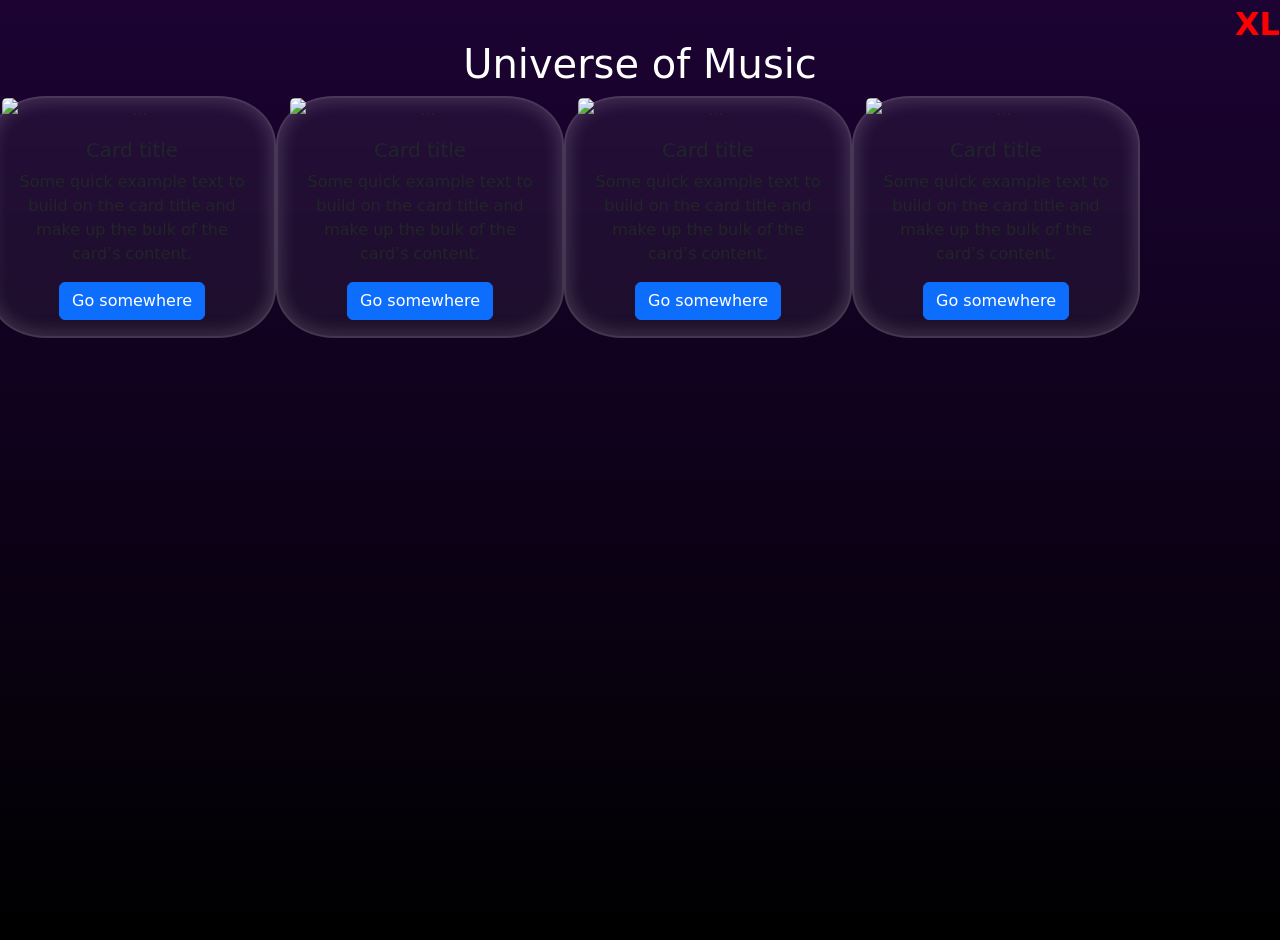
==== index.html @ 027c8d58 "Start" ====
<!DOCTYPE html>
<html lang="en">
<head>
  <meta charset="UTF-8">
  <meta name="viewport" content="width=device-width, initial-scale=1.0">
  <link
      href="https://cdn.jsdelivr.net/npm/bootstrap@5.0.2/dist/css/bootstrap.min.css"
      rel="stylesheet"
      integrity="sha384-EVSTQN3/azprG1Anm3QDgpJLIm9Nao0Yz1ztcQTwFspd3yD65VohhpuuCOmLASjC"
      crossorigin="anonymous"
    />
    <link rel="stylesheet" href="css/breakpoints.css">
    <link rel="stylesheet" href="css/style.css">
    <script
      src="https://cdn.jsdelivr.net/npm/bootstrap@5.0.2/dist/js/bootstrap.bundle.min.js"
      integrity="sha384-MrcW6ZMFYlzcLA8Nl+NtUVF0sA7MsXsP1UyJoMp4YLEuNSfAP+JcXn/tWtIaxVXM"
      crossorigin="anonymous"
    ></script>
  <title>Universe of Music</title>
</head>
<body>
  <header>
    <h1>Universe of Music</h1>
  </header>

  
<div class="row">
  <div class="card" style="width: 18rem;">
    <img src="..." class="card-img-top" alt="...">
    <div class="card-body">
      <h5 class="card-title">Card title</h5>
      <p class="card-text">Some quick example text to build on the card title and make up the bulk of the card’s content.</p>
      <a href="#" class="btn btn-primary">Go somewhere</a>
    </div>
  </div>

  <div class="card " style="width: 18rem;">
    <img src="..." class="card-img-top" alt="...">
    <div class="card-body">
      <h5 class="card-title">Card title</h5>
      <p class="card-text">Some quick example text to build on the card title and make up the bulk of the card’s content.</p>
      <a href="#" class="btn btn-primary">Go somewhere</a>
    </div>
  </div>

  <div class="card " style="width: 18rem;">
    <img src="..." class="card-img-top" alt="...">
    <div class="card-body">
      <h5 class="card-title">Card title</h5>
      <p class="card-text">Some quick example text to build on the card title and make up the bulk of the card’s content.</p>
      <a href="#" class="btn btn-primary">Go somewhere</a>
    </div>
  </div>

  <div class="card " style="width: 18rem;">
    <img src="..." class="card-img-top" alt="...">
    <div class="card-body">
      <h5 class="card-title">Card title</h5>
      <p class="card-text">Some quick example text to build on the card title and make up the bulk of the card’s content.</p>
      <a href="#" class="btn btn-primary">Go somewhere</a>
    </div>
  </div>
</div>


</body>
</html>
---- css/breakpoints.css ----
body {
  margin-top: 40px;/*  This margin just makes the text easier to read. You can remove it if you want since it can mess with your other styles. */
}

body::before {
  content: "XS";
  color: red;
  font-size: 2rem;
  font-weight: bold;
  position: fixed;
  top: 0;
  right: 0;
}

/* This box class is purely used for explaining how the bootstrap grid system works. */
.box {
  background-color: lightblue;
  border: 1px solid blue;
  min-height: 50px;
  font-size: 2rem;
}

@media (min-width: 576px) {
  body::before {
    content: "SM";
  }
}

@media (min-width: 768px) {
  body::before {
    content: "MD";
  }
}

@media (min-width: 992px) {
  body::before {
    content: "LG";
  }
}

@media (min-width: 1200px) {
  body::before {
    content: "XL";
  }
}

@media (min-width: 1400px) {
  body::before {
    content: "XXL";
  }
}
---- css/style.css ----
/* Egen custom CSS här */

body {

      background: linear-gradient(#1c0333, black);
      min-height: 100vh;
      color: white;
      text-align: center;
      /*background-image: url(/MISC/images/w13383-small.jpg)*/

}

.card {

      border-radius: 20%;

      background-color: rgba(249, 249, 249, 0.05);
      box-shadow:inset 0 0 5px rgba(255, 255, 255, 0.1);
      box-shadow:inset 0 0 20px rgba(255, 255, 255, 0.2);
      backdrop-filter: blur(2px);
      border: solid 2px rgba(255, 255, 255, 0.17)

}
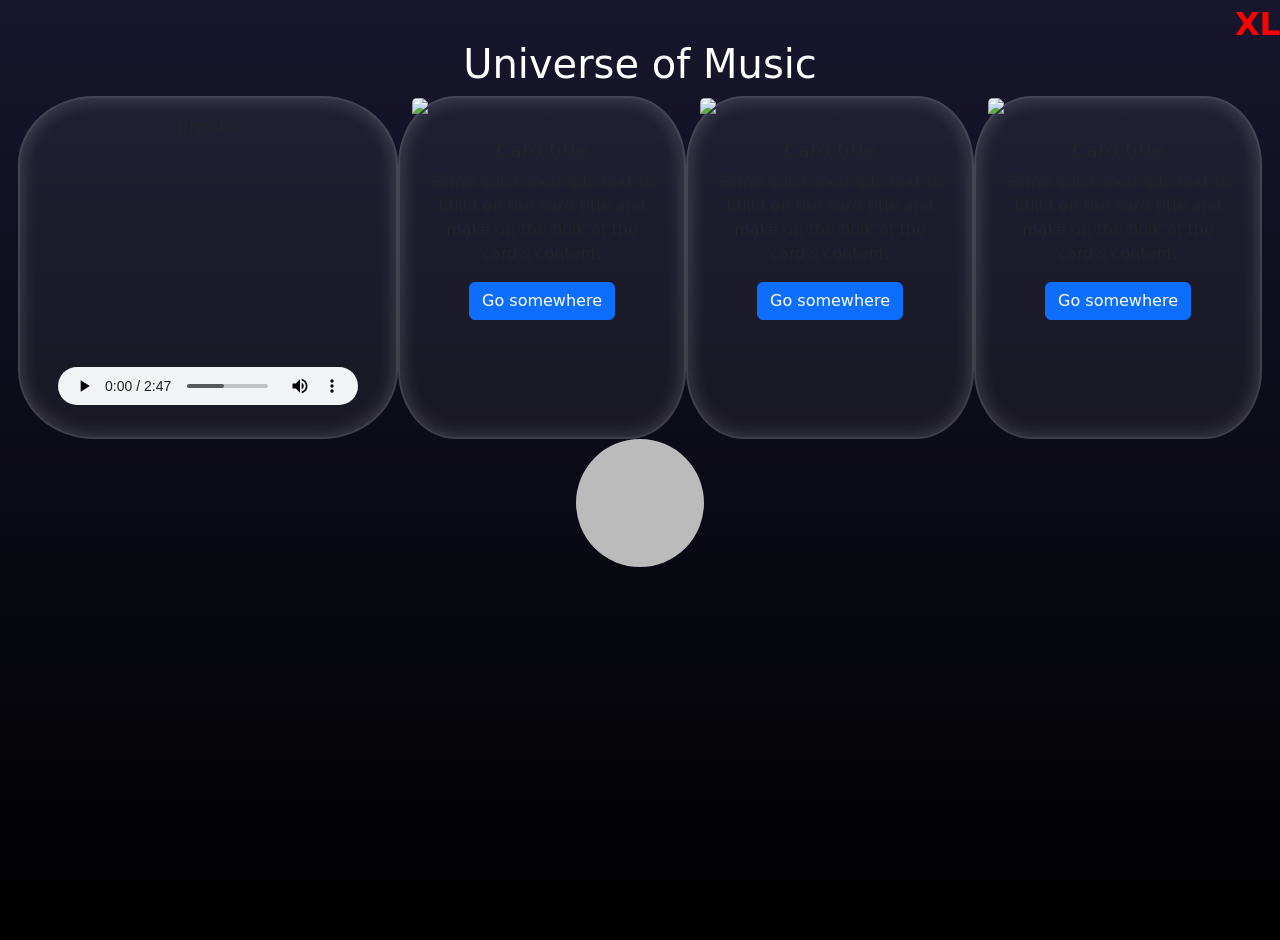
==== commit 10e1874b: "audio visualizer" ====
--- a/index.html
+++ b/index.html
@@ -24,44 +24,54 @@
   </header>
 
   
-<div class="row">
-  <div class="card" style="width: 18rem;">
-    <img src="..." class="card-img-top" alt="...">
-    <div class="card-body">
-      <h5 class="card-title">Card title</h5>
-      <p class="card-text">Some quick example text to build on the card title and make up the bulk of the card’s content.</p>
-      <a href="#" class="btn btn-primary">Go somewhere</a>
+  <div class="row justify-content-center">
+    <div class="card" style="width: auto;">
+      <div class="card-body">
+        <h5 class="card-title">Presto</h5>
+        <p class="card-text"></p>
+        
+        <section class="visualizer">
+          <canvas></canvas>
+          <audio src='/MISC/images/audio/AntonioVivaldi_Presto.mp3' crossorigin='anonymous' controls></audio>
+        </section>
+
+      </div>
+    </div>
+
+    <div class="card " style="width: 18rem;">
+      <img src="..." class="card-img-top" alt="...">
+      <div class="card-body">
+        <h5 class="card-title">Card title</h5>
+        <p class="card-text">Some quick example text to build on the card title and make up the bulk of the card’s content.</p>
+        <a href="#" class="btn btn-primary">Go somewhere</a>
+      </div>
+    </div>
+
+    <div class="card " style="width: 18rem;">
+      <img src="..." class="card-img-top" alt="...">
+      <div class="card-body">
+        <h5 class="card-title">Card title</h5>
+        <p class="card-text">Some quick example text to build on the card title and make up the bulk of the card’s content.</p>
+        <a href="#" class="btn btn-primary">Go somewhere</a>
+      </div>
+    </div>
+
+    <div class="card " style="width: 18rem;">
+      <img src="..." class="card-img-top" alt="...">
+      <div class="card-body">
+        <h5 class="card-title">Card title</h5>
+        <p class="card-text">Some quick example text to build on the card title and make up the bulk of the card’s content.</p>
+        <a href="#" class="btn btn-primary">Go somewhere</a>
+      </div>
     </div>
   </div>
 
-  <div class="card " style="width: 18rem;">
-    <img src="..." class="card-img-top" alt="...">
-    <div class="card-body">
-      <h5 class="card-title">Card title</h5>
-      <p class="card-text">Some quick example text to build on the card title and make up the bulk of the card’s content.</p>
-      <a href="#" class="btn btn-primary">Go somewhere</a>
-    </div>
-  </div>
+  <section id="circle">
 
-  <div class="card " style="width: 18rem;">
-    <img src="..." class="card-img-top" alt="...">
-    <div class="card-body">
-      <h5 class="card-title">Card title</h5>
-      <p class="card-text">Some quick example text to build on the card title and make up the bulk of the card’s content.</p>
-      <a href="#" class="btn btn-primary">Go somewhere</a>
-    </div>
-  </div>
+    
 
-  <div class="card " style="width: 18rem;">
-    <img src="..." class="card-img-top" alt="...">
-    <div class="card-body">
-      <h5 class="card-title">Card title</h5>
-      <p class="card-text">Some quick example text to build on the card title and make up the bulk of the card’s content.</p>
-      <a href="#" class="btn btn-primary">Go somewhere</a>
-    </div>
-  </div>
-</div>
+  </section>
 
-
+  <script src="/JS/index.js"></script> 
 </body>
 </html>
--- a/css/style.css
+++ b/css/style.css
@@ -2,7 +2,7 @@
 
 body {
 
-      background: linear-gradient(#1c0333, black);
+      background: linear-gradient(#17162d, rgb(0, 0, 0));
       min-height: 100vh;
       color: white;
       text-align: center;
@@ -14,10 +14,45 @@
 
       border-radius: 20%;
 
+      display: flex;
+      align-items: center;
+      flex-direction: column;
+      justify-content: center;
+
       background-color: rgba(249, 249, 249, 0.05);
       box-shadow:inset 0 0 5px rgba(255, 255, 255, 0.1);
       box-shadow:inset 0 0 20px rgba(255, 255, 255, 0.2);
       backdrop-filter: blur(2px);
       border: solid 2px rgba(255, 255, 255, 0.17)
 
+}
+
+.visualizer {
+
+      display: flex;
+      align-items: center;
+      flex-direction: column;
+      justify-content: center;
+
+}
+
+canvas {
+    width: 20rem;
+    max-width: 30vw;
+    border-radius: 16px;
+    background: transparent;
+}
+
+audio {
+
+      padding-bottom: 1rem;
+
+}
+
+#circle {
+  height: 10vw;
+  width: 10vw;
+  background-color: #bbb;
+  border-radius: 50%;
+  display: inline-block;
 }
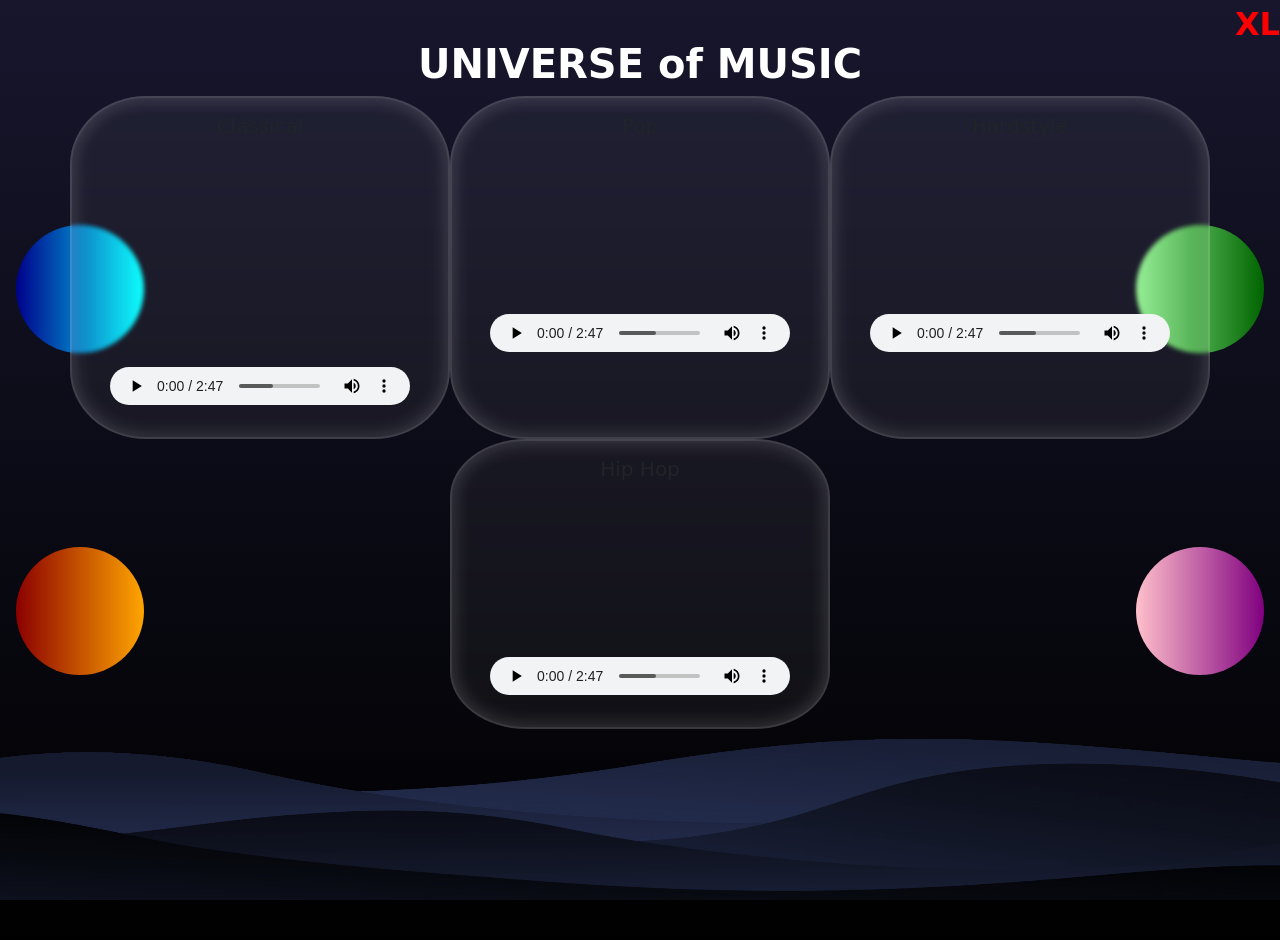
==== commit 533449da: "bös" ====
--- a/index.html
+++ b/index.html
@@ -20,14 +20,14 @@
 </head>
 <body>
   <header>
-    <h1>Universe of Music</h1>
+    <h1>UNIVERSE of MUSIC</h1>
   </header>
 
   
   <div class="row justify-content-center">
     <div class="card" style="width: auto;">
       <div class="card-body">
-        <h5 class="card-title">Presto</h5>
+        <h5 class="card-title">Classical</h5>
         <p class="card-text"></p>
         
         <section class="visualizer">
@@ -38,39 +38,57 @@
       </div>
     </div>
 
-    <div class="card " style="width: 18rem;">
-      <img src="..." class="card-img-top" alt="...">
+    <div class="card " style="width: auto;">
       <div class="card-body">
-        <h5 class="card-title">Card title</h5>
-        <p class="card-text">Some quick example text to build on the card title and make up the bulk of the card’s content.</p>
-        <a href="#" class="btn btn-primary">Go somewhere</a>
+        <h5 class="card-title">Pop</h5>
+        <p class="card-text"></p>
+
+        <section class="visualizer">
+          <canvas></canvas>
+          <audio src='/MISC/images/audio/AntonioVivaldi_Presto.mp3' crossorigin='anonymous' controls></audio>
+        </section>
       </div>
     </div>
 
-    <div class="card " style="width: 18rem;">
-      <img src="..." class="card-img-top" alt="...">
+    <div class="card " style="width: auto;">
       <div class="card-body">
-        <h5 class="card-title">Card title</h5>
-        <p class="card-text">Some quick example text to build on the card title and make up the bulk of the card’s content.</p>
-        <a href="#" class="btn btn-primary">Go somewhere</a>
+        <h5 class="card-title">Hardstyle</h5>
+        <p class="card-text"></p>
+
+        <section class="visualizer">
+          <canvas></canvas>
+          <audio src='/MISC/images/audio/AntonioVivaldi_Presto.mp3' crossorigin='anonymous' controls></audio>
+        </section>
       </div>
     </div>
 
-    <div class="card " style="width: 18rem;">
-      <img src="..." class="card-img-top" alt="...">
+    <div class="card " style="width: auto;">
       <div class="card-body">
-        <h5 class="card-title">Card title</h5>
-        <p class="card-text">Some quick example text to build on the card title and make up the bulk of the card’s content.</p>
-        <a href="#" class="btn btn-primary">Go somewhere</a>
+        <h5 class="card-title">Hip Hop</h5>
+        <p class="card-text"></p>
+
+        <section class="visualizer">
+          <canvas></canvas>
+          <audio src='/MISC/images/audio/AntonioVivaldi_Presto.mp3' crossorigin='anonymous' controls></audio>
+        </section>
       </div>
     </div>
   </div>
 
-  <section id="circle">
-
-    
+  <section class="circle" id="classiccircle">
 
   </section>
+  <section class="circle" id="popcircle">
+    
+  </section>
+  <section class="circle" id="hardstylecircle">
+    
+  </section>
+  <section class="circle" id="hiphopcircle">
+    
+  </section>
+
+  <img src="/MISC/images/mountains2transparent.png" id="mountains">
 
   <script src="/JS/index.js"></script> 
 </body>
--- a/css/style.css
+++ b/css/style.css
@@ -2,11 +2,21 @@
 
 body {
 
+      background-color: black;
       background: linear-gradient(#17162d, rgb(0, 0, 0));
       min-height: 100vh;
+      max-width: 100vw;
       color: white;
       text-align: center;
       /*background-image: url(/MISC/images/w13383-small.jpg)*/
+
+      overflow: hidden;
+
+}
+
+h1 {
+
+      font-weight: bolder;
 
 }
 
@@ -49,10 +59,63 @@
 
 }
 
-#circle {
+.circle {
   height: 10vw;
   width: 10vw;
-  background-color: #bbb;
   border-radius: 50%;
   display: inline-block;
+}
+
+#classiccircle {
+
+      background-image: linear-gradient(to right, darkblue, cyan);
+      position: fixed;
+      z-index: -1;
+      top: 25%;
+      left: 1rem;
+
+}
+
+#popcircle {
+
+      background-image: linear-gradient(to left, darkgreen, lightgreen);
+      position: fixed;
+      z-index: -1;
+      top: 25%;
+      right: 1rem;
+
+}
+
+#hardstylecircle {
+
+      background-image: linear-gradient(to left, purple, pink);
+      position: fixed;
+      z-index: -1;
+      bottom: 25%;
+      right: 1rem;
+
+}
+
+#hiphopcircle {
+
+      background-image: linear-gradient(to right, darkred, orange);
+      position: fixed;
+      z-index: -1;
+      bottom: 25%;
+      left: 1rem;
+
+}
+
+#mountains {
+
+      max-width: 100vw;
+      max-height: 100vh;
+      height: 25vh;
+      width: 100vw;
+      position: fixed;
+      bottom: 0px;
+      left: 0px;
+      z-index: -2;
+
+      filter: sepia(100%) saturate(300%) brightness(40%) hue-rotate(190deg);
 }
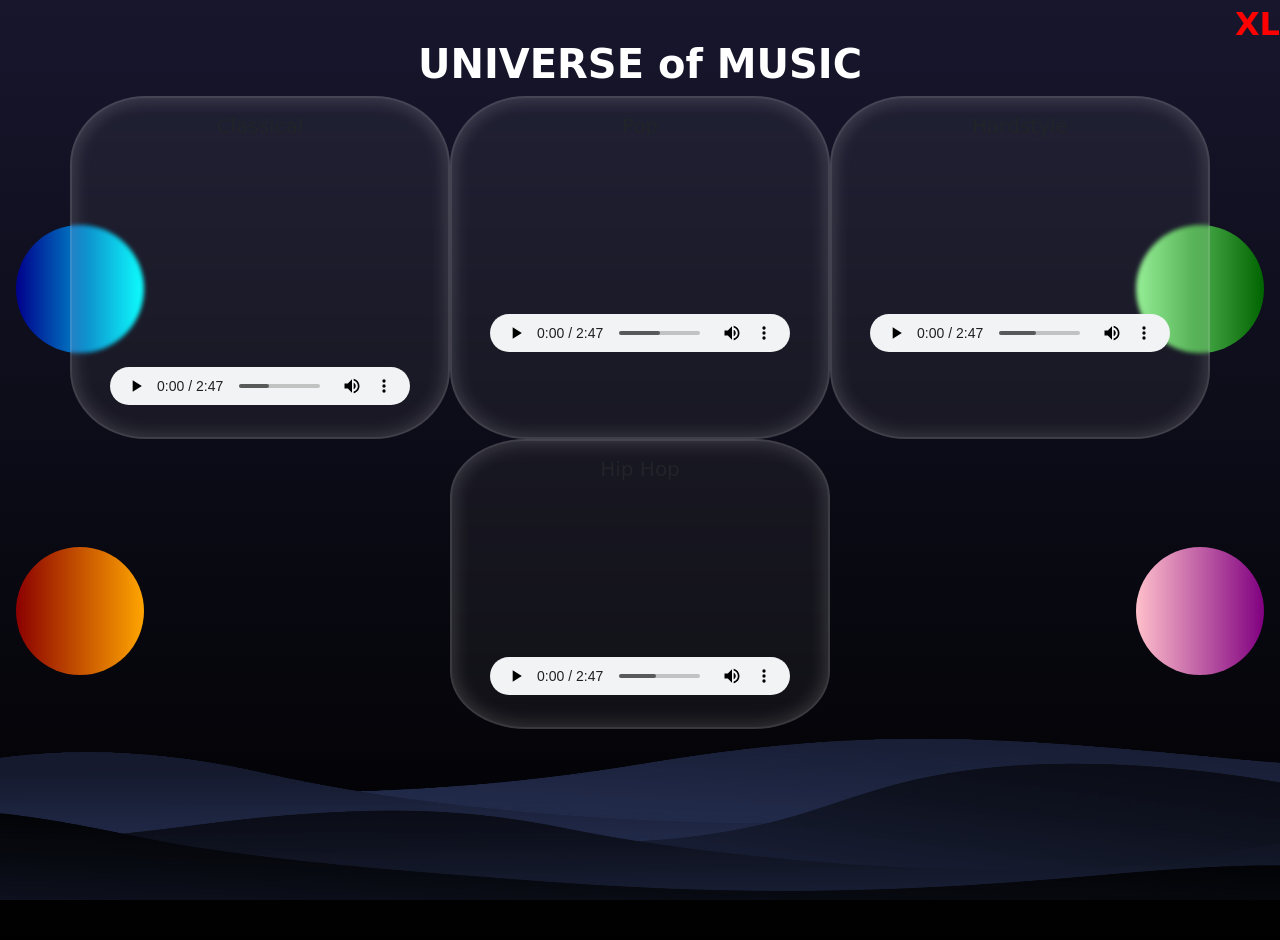
==== commit a609cea8: "Added button functionality to planets" ====
--- a/index.html
+++ b/index.html
@@ -25,7 +25,7 @@
 
   
   <div class="row justify-content-center">
-    <div class="card" style="width: auto;">
+    <div class="card" style="width: auto;" id="classiccard">
       <div class="card-body">
         <h5 class="card-title">Classical</h5>
         <p class="card-text"></p>
@@ -38,7 +38,7 @@
       </div>
     </div>
 
-    <div class="card " style="width: auto;">
+    <div class="card " style="width: auto;" id="popcard">
       <div class="card-body">
         <h5 class="card-title">Pop</h5>
         <p class="card-text"></p>
@@ -50,7 +50,7 @@
       </div>
     </div>
 
-    <div class="card " style="width: auto;">
+    <div class="card " style="width: auto;" id="hardstylecard">
       <div class="card-body">
         <h5 class="card-title">Hardstyle</h5>
         <p class="card-text"></p>
@@ -62,7 +62,7 @@
       </div>
     </div>
 
-    <div class="card " style="width: auto;">
+    <div class="card " style="width: auto;" id="hiphopcard">
       <div class="card-body">
         <h5 class="card-title">Hip Hop</h5>
         <p class="card-text"></p>
@@ -70,6 +70,7 @@
         <section class="visualizer">
           <canvas></canvas>
           <audio src='/MISC/images/audio/AntonioVivaldi_Presto.mp3' crossorigin='anonymous' controls></audio>
+          <!-- låttips rappers delight -->
         </section>
       </div>
     </div>
--- a/css/style.css
+++ b/css/style.css
@@ -11,6 +11,8 @@
       /*background-image: url(/MISC/images/w13383-small.jpg)*/
 
       overflow: hidden;
+
+      --ease-time: 0.3s;
 
 }
 
@@ -28,6 +30,7 @@
       align-items: center;
       flex-direction: column;
       justify-content: center;
+      z-index: 1;
 
       background-color: rgba(249, 249, 249, 0.05);
       box-shadow:inset 0 0 5px rgba(255, 255, 255, 0.1);
@@ -70,9 +73,10 @@
 
       background-image: linear-gradient(to right, darkblue, cyan);
       position: fixed;
-      z-index: -1;
+      z-index: 0;
       top: 25%;
       left: 1rem;
+      transition: all var(--ease-time) ease-in-out;
 
 }
 
@@ -80,9 +84,10 @@
 
       background-image: linear-gradient(to left, darkgreen, lightgreen);
       position: fixed;
-      z-index: -1;
+      z-index: 0;
       top: 25%;
       right: 1rem;
+      transition: all var(--ease-time) ease-in-out;
 
 }
 
@@ -90,9 +95,10 @@
 
       background-image: linear-gradient(to left, purple, pink);
       position: fixed;
-      z-index: -1;
+      z-index: 0;
       bottom: 25%;
       right: 1rem;
+      transition: all var(--ease-time) ease-in-out;
 
 }
 
@@ -100,9 +106,10 @@
 
       background-image: linear-gradient(to right, darkred, orange);
       position: fixed;
-      z-index: -1;
+      z-index: 0;
       bottom: 25%;
       left: 1rem;
+      transition: all var(--ease-time) ease-in-out;
 
 }
 
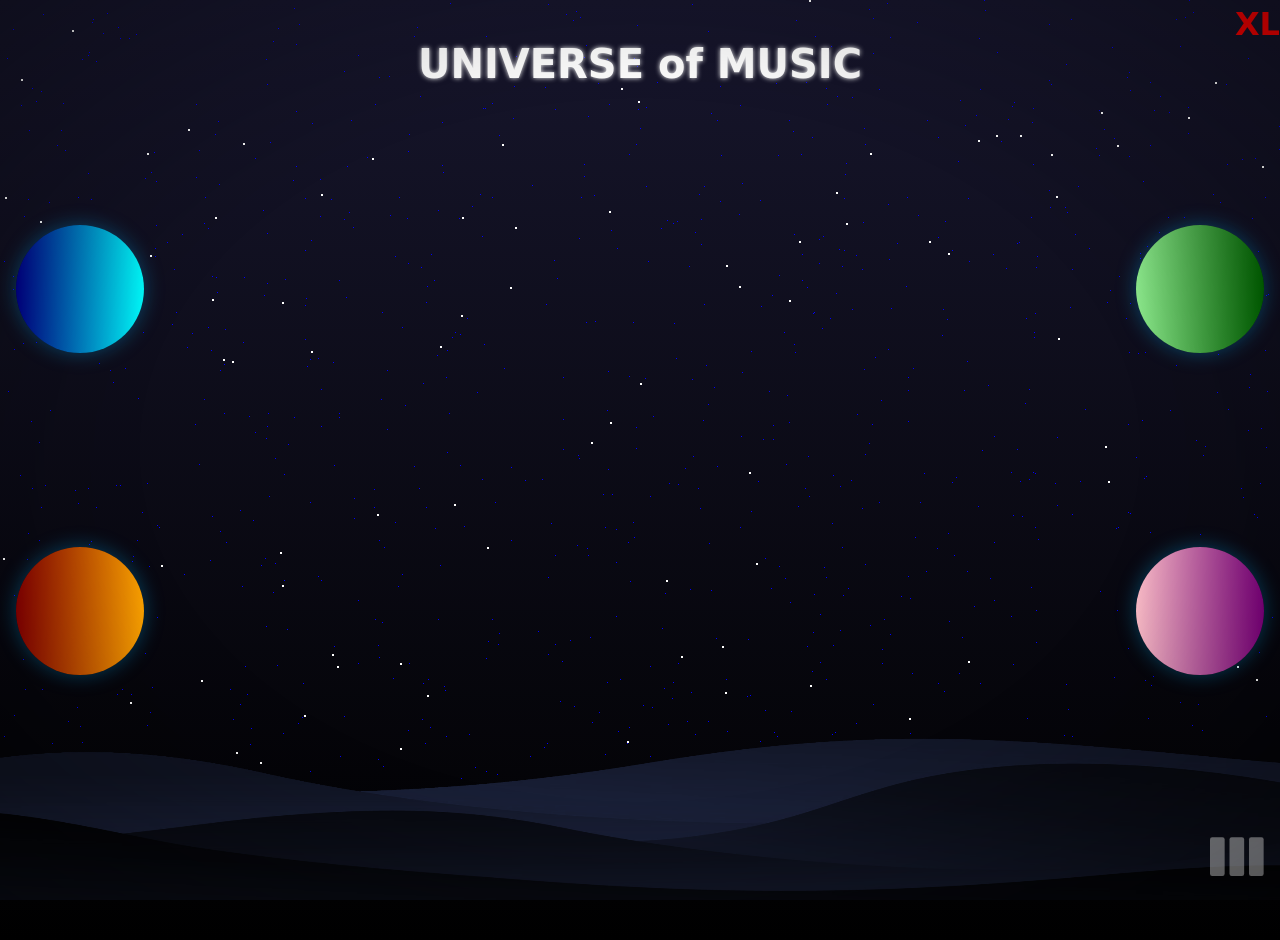
==== commit 79088c69: "Ojsan dojsan" ====
--- a/index.html
+++ b/index.html
@@ -1,96 +1,178 @@
 <!DOCTYPE html>
 <html lang="en">
-<head>
-  <meta charset="UTF-8">
-  <meta name="viewport" content="width=device-width, initial-scale=1.0">
-  <link
+  <head>
+    <meta charset="UTF-8" />
+    <meta name="viewport" content="width=device-width, initial-scale=1.0" />
+    <link
       href="https://cdn.jsdelivr.net/npm/bootstrap@5.0.2/dist/css/bootstrap.min.css"
       rel="stylesheet"
       integrity="sha384-EVSTQN3/azprG1Anm3QDgpJLIm9Nao0Yz1ztcQTwFspd3yD65VohhpuuCOmLASjC"
       crossorigin="anonymous"
     />
-    <link rel="stylesheet" href="css/breakpoints.css">
-    <link rel="stylesheet" href="css/style.css">
+    <link rel="stylesheet" href="css/breakpoints.css" />
+    <link rel="stylesheet" href="css/style.css" />
     <script
       src="https://cdn.jsdelivr.net/npm/bootstrap@5.0.2/dist/js/bootstrap.bundle.min.js"
       integrity="sha384-MrcW6ZMFYlzcLA8Nl+NtUVF0sA7MsXsP1UyJoMp4YLEuNSfAP+JcXn/tWtIaxVXM"
       crossorigin="anonymous"
     ></script>
-  <title>Universe of Music</title>
-</head>
-<body>
-  <header>
-    <h1>UNIVERSE of MUSIC</h1>
-  </header>
+    <title>Universe of Music</title>
+  </head>
+  <body>
+    <canvas id="stars"></canvas>
+    <header>
+      <a href="/index.html" id="homelink">
+        <h1>UNIVERSE of MUSIC</h1>
+      </a>
+    </header>
 
-  
-  <div class="row justify-content-center">
-    <div class="card" style="width: auto;" id="classiccard">
-      <div class="card-body">
-        <h5 class="card-title">Classical</h5>
-        <p class="card-text"></p>
-        
-        <section class="visualizer">
-          <canvas></canvas>
-          <audio src='/MISC/images/audio/AntonioVivaldi_Presto.mp3' crossorigin='anonymous' controls></audio>
-        </section>
+    <div class="row justify-content-center">
+      <div class="card" style="width: auto" id="classiccard">
+        <div class="card-body">
+          <h5 class="card-title">Classical</h5>
+          <p class="card-text"></p>
 
+          <section class="visualizer">
+            <canvas class="music classiccanvas"></canvas>
+            <audio
+              id="classicmusic"
+              src="/MISC/images/audio/AntonioVivaldi_Presto.mp3"
+              crossorigin="anonymous"
+              controls
+            ></audio>
+          </section>
+        </div>
+      </div>
+
+      <div class="card" style="width: auto" id="popcard">
+        <div class="card-body">
+          <h5 class="card-title">Pop</h5>
+          <p class="card-text"></p>
+
+          <section class="visualizer">
+            <canvas class="music popcanvas"></canvas>
+            <audio
+              id="popmusic"
+              src="/MISC/images/audio/BASSIANI.mp3"
+              crossorigin="anonymous"
+              controls
+            ></audio>
+          </section>
+        </div>
+      </div>
+
+      <div class="card" style="width: auto" id="hardstylecard">
+        <div class="card-body">
+          <h5 class="card-title">Hardstyle</h5>
+          <p class="card-text"></p>
+
+          <section class="visualizer">
+            <canvas class="music hardstylecanvas"></canvas>
+            <audio
+              id="hardstylemusic"
+              src="/MISC/images/audio/Hardstyle(uptempo_hardcore).mp3"
+              crossorigin="anonymous"
+              controls
+            ></audio>
+          </section>
+        </div>
+      </div>
+
+      <div class="card" style="width: auto" id="hiphopcard">
+        <div class="card-body">
+          <h5 class="card-title">Hip Hop</h5>
+          <p class="card-text"></p>
+
+          <section class="visualizer">
+            <canvas class="music hiphopcanvas"></canvas>
+            <audio
+              id="hiphopmusic"
+              src="/MISC/images/audio/HateItOrLoveIt.mp3"
+              crossorigin="anonymous"
+              controls
+            ></audio>
+            <!-- låttips rappers delight -->
+          </section>
+        </div>
       </div>
     </div>
 
-    <div class="card " style="width: auto;" id="popcard">
-      <div class="card-body">
-        <h5 class="card-title">Pop</h5>
-        <p class="card-text"></p>
+    <section class="circle" id="classiccircle"></section>
+    <section class="circle" id="popcircle"></section>
+    <section class="circle" id="hardstylecircle"></section>
+    <section class="circle" id="hiphopcircle"></section>
 
-        <section class="visualizer">
-          <canvas></canvas>
-          <audio src='/MISC/images/audio/AntonioVivaldi_Presto.mp3' crossorigin='anonymous' controls></audio>
-        </section>
-      </div>
-    </div>
+    <a href="/stats.html">
+      <svg
+        id="statbutton"
+        width="615"
+        height="450"
+        viewBox="0 0 615 450"
+        fill="none"
+        xmlns="http://www.w3.org/2000/svg"
+      >
+        <rect class="bar barL" width="167" height="442" rx="25" fill="white" />
 
-    <div class="card " style="width: auto;" id="hardstylecard">
-      <div class="card-body">
-        <h5 class="card-title">Hardstyle</h5>
-        <p class="card-text"></p>
+        <rect
+          class="bar barM"
+          x="222"
+          width="167"
+          height="442"
+          rx="25"
+          fill="white"
+        />
 
-        <section class="visualizer">
-          <canvas></canvas>
-          <audio src='/MISC/images/audio/AntonioVivaldi_Presto.mp3' crossorigin='anonymous' controls></audio>
-        </section>
-      </div>
-    </div>
+        <rect
+          class="bar barR"
+          x="444"
+          width="167"
+          height="442"
+          rx="25"
+          fill="white"
+        />
 
-    <div class="card " style="width: auto;" id="hiphopcard">
-      <div class="card-body">
-        <h5 class="card-title">Hip Hop</h5>
-        <p class="card-text"></p>
+        <defs>
+          <filter
+            id="filter0_d_1_8"
+            x="440"
+            y="0"
+            width="175"
+            height="450"
+            filterUnits="userSpaceOnUse"
+            color-interpolation-filters="sRGB"
+          >
+            <feFlood flood-opacity="0" result="BackgroundImageFix" />
+            <feColorMatrix
+              in="SourceAlpha"
+              type="matrix"
+              values="0 0 0 0 0 0 0 0 0 0 0 0 0 0 0 0 0 0 127 0"
+              result="hardAlpha"
+            />
+            <feOffset dy="4" />
+            <feGaussianBlur stdDeviation="2" />
+            <feComposite in2="hardAlpha" operator="out" />
+            <feColorMatrix
+              type="matrix"
+              values="0 0 0 0 0 0 0 0 0 0 0 0 0 0 0 0 0 0 0.25 0"
+            />
+            <feBlend
+              mode="normal"
+              in2="BackgroundImageFix"
+              result="effect1_dropShadow_1_8"
+            />
+            <feBlend
+              mode="normal"
+              in="SourceGraphic"
+              in2="effect1_dropShadow_1_8"
+              result="shape"
+            />
+          </filter>
+        </defs>
+      </svg>
+    </a>
 
-        <section class="visualizer">
-          <canvas></canvas>
-          <audio src='/MISC/images/audio/AntonioVivaldi_Presto.mp3' crossorigin='anonymous' controls></audio>
-          <!-- låttips rappers delight -->
-        </section>
-      </div>
-    </div>
-  </div>
+    <img src="/MISC/images/mountains2transparent.png" id="mountains" />
 
-  <section class="circle" id="classiccircle">
-
-  </section>
-  <section class="circle" id="popcircle">
-    
-  </section>
-  <section class="circle" id="hardstylecircle">
-    
-  </section>
-  <section class="circle" id="hiphopcircle">
-    
-  </section>
-
-  <img src="/MISC/images/mountains2transparent.png" id="mountains">
-
-  <script src="/JS/index.js"></script> 
-</body>
-</html>+    <script src="/JS/index.js"></script>
+  </body>
+</html>
--- a/css/style.css
+++ b/css/style.css
@@ -16,15 +16,51 @@
 
 }
 
+body::after {
+  content: "";
+  position: fixed;
+  inset: 0;
+  pointer-events: none;
+  z-index: 9999;
+
+  background:
+    radial-gradient(
+      ellipse at center,
+      rgba(0,0,0,0) 55%,
+      rgba(0,0,0,0.35) 100%
+    );
+}
+
+#stars {
+
+      position: fixed;
+      top: 0px;
+      left: 0px;
+      z-index: -10;
+      min-height: 100vh;
+      max-width: 100vw;
+
+}
+
+#homelink {
+
+      text-decoration: none;
+      text-shadow:0 0 5px rgb(255, 255, 255);
+
+}
+
 h1 {
 
       font-weight: bolder;
+      color: white;
 
 }
 
 .card {
 
-      border-radius: 20%;
+      position: fixed;
+
+      border-radius: 3rem;
 
       display: flex;
       align-items: center;
@@ -32,12 +68,12 @@
       justify-content: center;
       z-index: 1;
 
-      background-color: rgba(249, 249, 249, 0.05);
+      background-color: rgba(249, 249, 249, 0.047);
+      text-shadow:0 0 3px rgb(255, 255, 255);
       box-shadow:inset 0 0 5px rgba(255, 255, 255, 0.1);
       box-shadow:inset 0 0 20px rgba(255, 255, 255, 0.2);
-      backdrop-filter: blur(2px);
-      border: solid 2px rgba(255, 255, 255, 0.17)
-
+      backdrop-filter: blur(1px);
+      border: solid 2px rgba(255, 255, 255, 0.265);
 }
 
 .visualizer {
@@ -49,7 +85,7 @@
 
 }
 
-canvas {
+.music {
     width: 20rem;
     max-width: 30vw;
     border-radius: 16px;
@@ -64,9 +100,12 @@
 
 .circle {
   height: 10vw;
+  min-height: 80px;
   width: 10vw;
+  min-width: 80px;
   border-radius: 50%;
   display: inline-block;
+  box-shadow: 0 0 20px rgba(0, 179, 255, 0.353);
 }
 
 #classiccircle {
@@ -77,6 +116,7 @@
       top: 25%;
       left: 1rem;
       transition: all var(--ease-time) ease-in-out;
+      cursor: pointer;
 
 }
 
@@ -88,6 +128,7 @@
       top: 25%;
       right: 1rem;
       transition: all var(--ease-time) ease-in-out;
+      cursor: pointer;
 
 }
 
@@ -99,6 +140,7 @@
       bottom: 25%;
       right: 1rem;
       transition: all var(--ease-time) ease-in-out;
+      cursor: pointer;
 
 }
 
@@ -110,7 +152,45 @@
       bottom: 25%;
       left: 1rem;
       transition: all var(--ease-time) ease-in-out;
-
+      cursor: pointer;
+
+}
+
+
+
+#statbutton {
+
+      z-index: 2;
+      position: fixed;
+      bottom: 0px;
+      right: 0px;
+      width: 6vh;
+      height: 6vh;
+      margin: 1rem;
+      filter: opacity(50%);
+      cursor: pointer;
+
+}
+
+
+.bar {
+  transform-origin: bottom;
+  transform-box: fill-box;
+  transition: transform 0.3s ease-in-out;
+}
+
+#statbutton:hover .barL {
+  transform: scaleY(1.1);
+}
+
+#statbutton:hover .barM {
+  transform: scaleY(1.17);
+  transition-delay: 0.05s;
+}
+
+#statbutton:hover .barR {
+  transform: scaleY(1.13);
+  transition-delay: 0.1s;
 }
 
 #mountains {
@@ -124,5 +204,5 @@
       left: 0px;
       z-index: -2;
 
-      filter: sepia(100%) saturate(300%) brightness(40%) hue-rotate(190deg);
+      filter: sepia(100%) saturate(300%) brightness(30%) hue-rotate(190deg);
 }
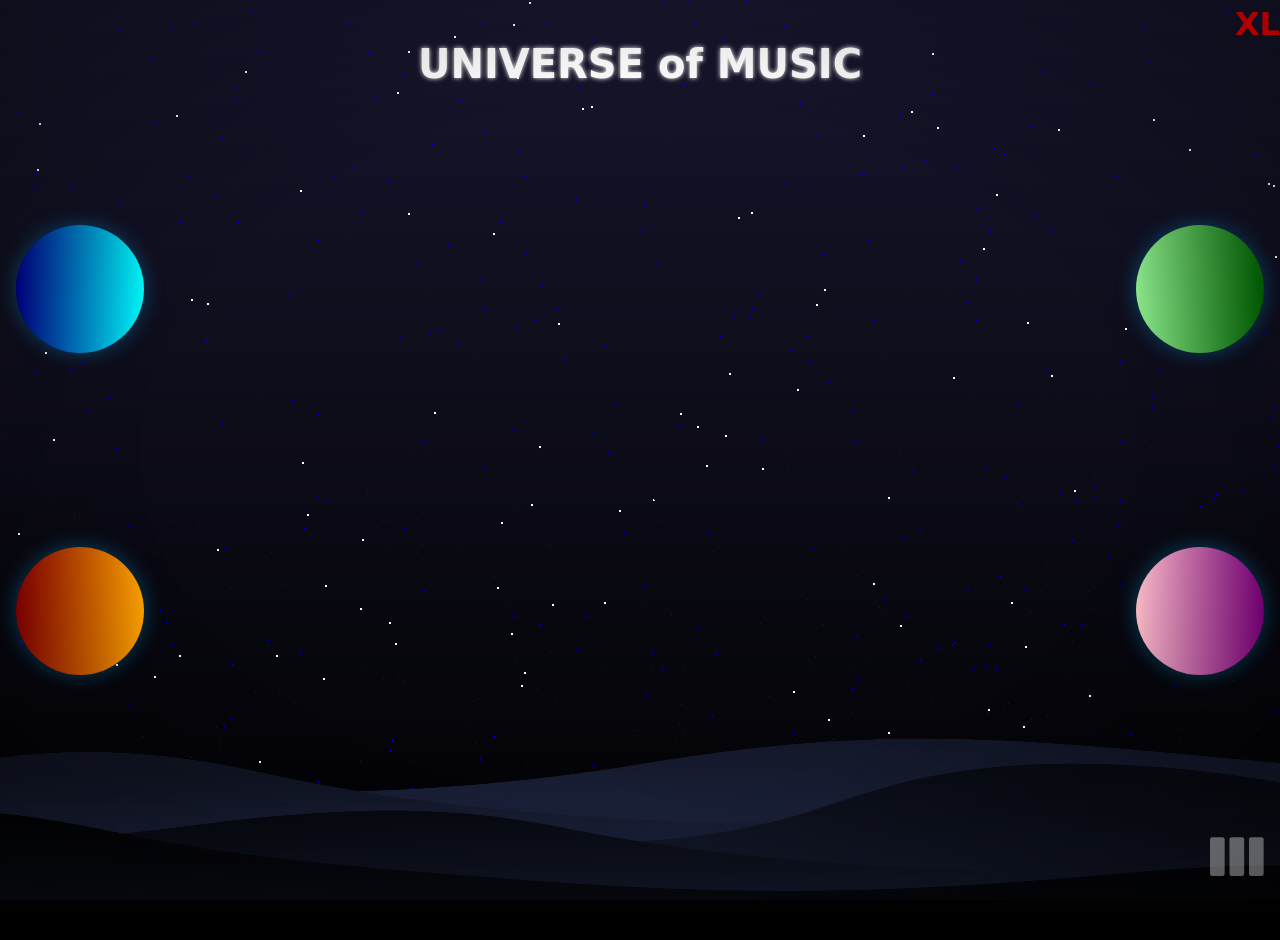
==== commit c5fdcce9: "Allt är klappat och klart" ====
--- a/index.html
+++ b/index.html
@@ -29,7 +29,7 @@
     <div class="row justify-content-center">
       <div class="card" style="width: auto" id="classiccard">
         <div class="card-body">
-          <h5 class="card-title">Classical</h5>
+          <h2 class="card-title">Classical</h2>
           <p class="card-text"></p>
 
           <section class="visualizer">
@@ -46,7 +46,7 @@
 
       <div class="card" style="width: auto" id="popcard">
         <div class="card-body">
-          <h5 class="card-title">Pop</h5>
+          <h2 class="card-title">Pop</h2>
           <p class="card-text"></p>
 
           <section class="visualizer">
@@ -63,7 +63,7 @@
 
       <div class="card" style="width: auto" id="hardstylecard">
         <div class="card-body">
-          <h5 class="card-title">Hardstyle</h5>
+          <h2 class="card-title">Hardstyle</h2>
           <p class="card-text"></p>
 
           <section class="visualizer">
@@ -80,7 +80,7 @@
 
       <div class="card" style="width: auto" id="hiphopcard">
         <div class="card-body">
-          <h5 class="card-title">Hip Hop</h5>
+          <h2 class="card-title">Hip Hop</h2>
           <p class="card-text"></p>
 
           <section class="visualizer">
@@ -171,7 +171,7 @@
       </svg>
     </a>
 
-    <img src="/MISC/images/mountains2transparent.png" id="mountains" />
+    <img src="/MISC/images/mountains2transparent.png" id="mountains" alt="hejpadig"/>
 
     <script src="/JS/index.js"></script>
   </body>
--- a/css/style.css
+++ b/css/style.css
@@ -74,6 +74,12 @@
       box-shadow:inset 0 0 20px rgba(255, 255, 255, 0.2);
       backdrop-filter: blur(1px);
       border: solid 2px rgba(255, 255, 255, 0.265);
+}
+
+.card-title {
+
+      font-size: larger;
+
 }
 
 .visualizer {
